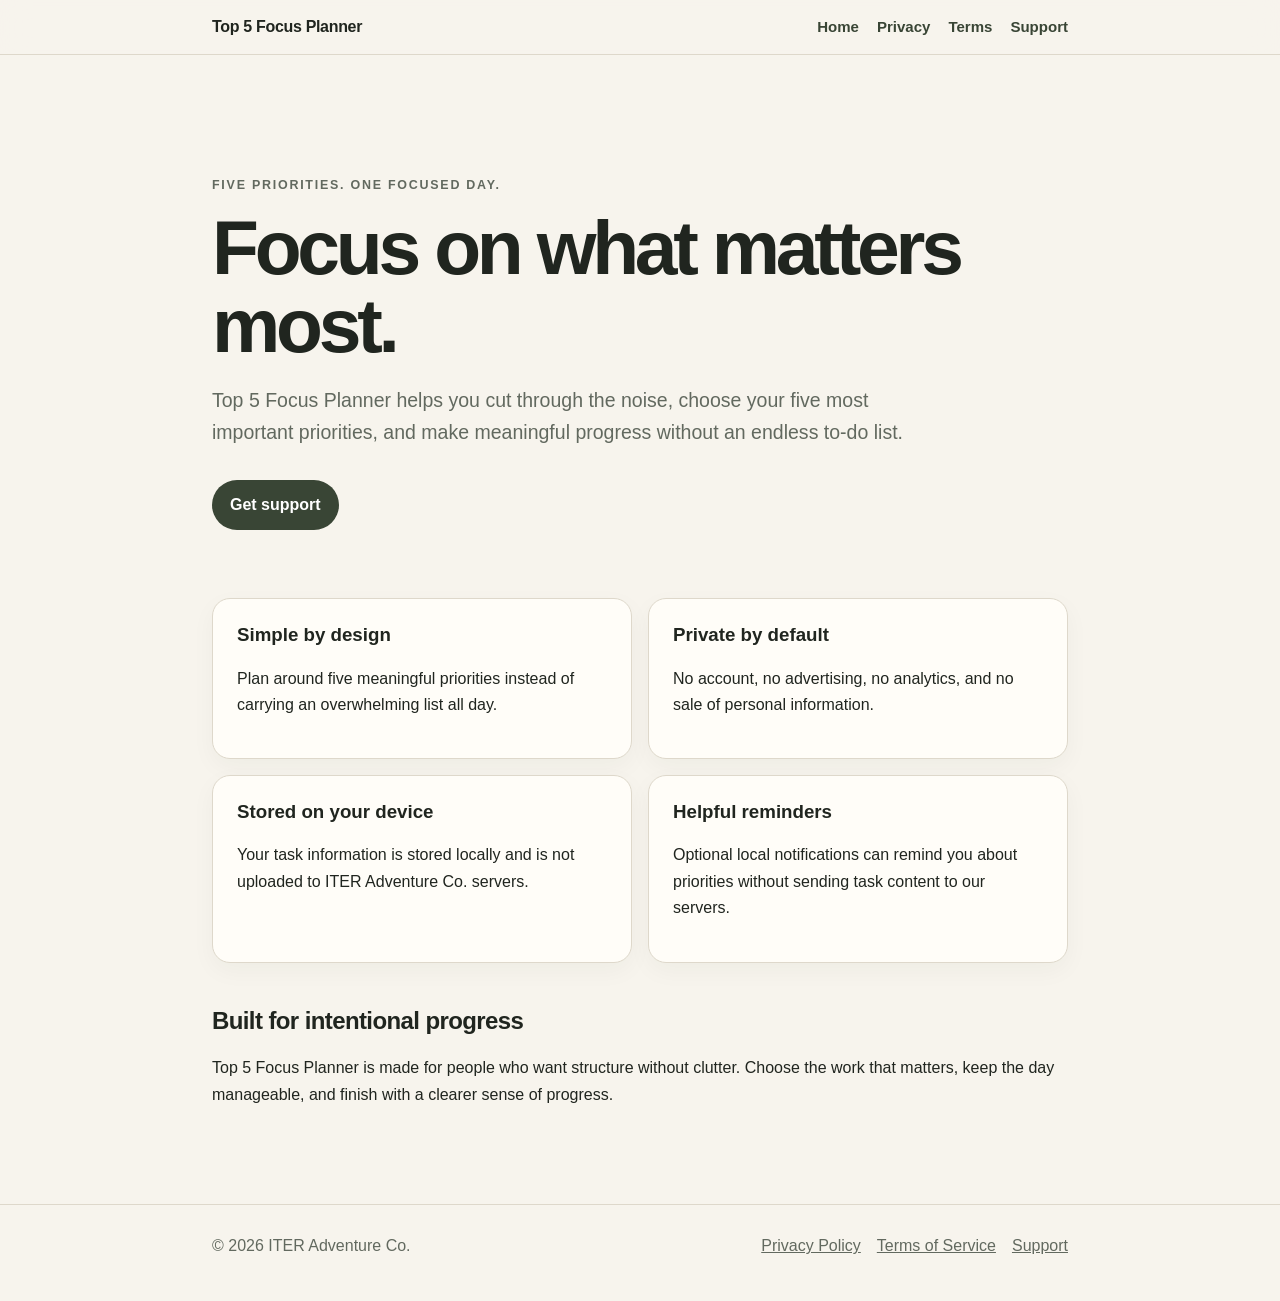
==== index.html @ 2925936f "Add files via upload" ====
<!doctype html>
<html lang="en">
<head>
  <meta charset="utf-8">
  <meta name="viewport" content="width=device-width, initial-scale=1">
  <meta name="description" content="Top 5 Focus Planner helps you focus on the five priorities that matter most.">
  <title>Top 5 Focus Planner</title>
  <link rel="stylesheet" href="styles.css">
</head>
<body>

<header>
  <div class="nav">
    <a class="brand" href="index.html">Top 5 Focus Planner</a>
    <nav aria-label="Main navigation">
      <a href="index.html">Home</a>
      <a href="privacy.html">Privacy</a>
      <a href="terms.html">Terms</a>
      <a href="support.html">Support</a>
    </nav>
  </div>
</header>

<main>

<section class="hero">
  <div class="eyebrow">Five priorities. One focused day.</div>
  <h1>Focus on what matters most.</h1>
  <p class="lead">Top 5 Focus Planner helps you cut through the noise, choose your five most important priorities, and make meaningful progress without an endless to-do list.</p>
  <a class="button" href="support.html">Get support</a>
</section>

<section class="card-grid" aria-label="App features">
  <article class="card">
    <h3>Simple by design</h3>
    <p>Plan around five meaningful priorities instead of carrying an overwhelming list all day.</p>
  </article>
  <article class="card">
    <h3>Private by default</h3>
    <p>No account, no advertising, no analytics, and no sale of personal information.</p>
  </article>
  <article class="card">
    <h3>Stored on your device</h3>
    <p>Your task information is stored locally and is not uploaded to ITER Adventure Co. servers.</p>
  </article>
  <article class="card">
    <h3>Helpful reminders</h3>
    <p>Optional local notifications can remind you about priorities without sending task content to our servers.</p>
  </article>
</section>

<section>
  <h2>Built for intentional progress</h2>
  <p>Top 5 Focus Planner is made for people who want structure without clutter. Choose the work that matters, keep the day manageable, and finish with a clearer sense of progress.</p>
</section>

</main>

<footer>
  <div class="footer-inner">
    <div>© 2026 ITER Adventure Co.</div>
    <div class="footer-links">
      <a href="privacy.html">Privacy Policy</a>
      <a href="terms.html">Terms of Service</a>
      <a href="support.html">Support</a>
    </div>
  </div>
</footer>

</body>
</html>
---- styles.css ----
:root {
  --bg: #f7f4ed;
  --surface: #fffdf8;
  --text: #20251f;
  --muted: #62695f;
  --line: #ded8cb;
  --accent: #394535;
  --accent-soft: #e8eadf;
  --max: 900px;
}
* { box-sizing: border-box; }
html { scroll-behavior: smooth; }
body {
  margin: 0;
  font-family: -apple-system, BlinkMacSystemFont, "Segoe UI", Roboto, Helvetica, Arial, sans-serif;
  color: var(--text);
  background: var(--bg);
  line-height: 1.65;
}
a { color: var(--accent); }
a:hover { opacity: .78; }
header {
  position: sticky;
  top: 0;
  z-index: 20;
  background: rgba(247,244,237,.92);
  backdrop-filter: blur(14px);
  border-bottom: 1px solid var(--line);
}
.nav {
  max-width: var(--max);
  margin: auto;
  padding: 14px 22px;
  display: flex;
  align-items: center;
  justify-content: space-between;
  gap: 18px;
}
.brand {
  color: var(--text);
  text-decoration: none;
  font-weight: 800;
  letter-spacing: -.02em;
}
nav { display: flex; gap: 18px; flex-wrap: wrap; }
nav a { text-decoration: none; font-size: .94rem; font-weight: 600; }
main {
  max-width: var(--max);
  margin: auto;
  padding: 62px 22px 80px;
}
.hero { padding: 58px 0 34px; }
.eyebrow {
  text-transform: uppercase;
  letter-spacing: .14em;
  font-size: .78rem;
  font-weight: 800;
  color: var(--muted);
}
h1 {
  font-size: clamp(2.45rem, 7vw, 4.8rem);
  line-height: 1.02;
  letter-spacing: -.055em;
  margin: 12px 0 18px;
}
h2 { margin-top: 44px; line-height: 1.2; letter-spacing: -.025em; }
h3 { margin-top: 28px; line-height: 1.25; }
.lead {
  font-size: 1.22rem;
  color: var(--muted);
  max-width: 700px;
}
.card-grid {
  display: grid;
  grid-template-columns: repeat(2, minmax(0, 1fr));
  gap: 16px;
  margin: 34px 0;
}
.card {
  background: var(--surface);
  border: 1px solid var(--line);
  border-radius: 18px;
  padding: 24px;
  box-shadow: 0 8px 25px rgba(35, 40, 31, .04);
}
.card h3 { margin-top: 0; }
.button {
  display: inline-block;
  margin-top: 12px;
  padding: 12px 18px;
  border-radius: 999px;
  background: var(--accent);
  color: #fff;
  text-decoration: none;
  font-weight: 700;
}
.notice {
  background: var(--accent-soft);
  border-left: 4px solid var(--accent);
  border-radius: 10px;
  padding: 14px 16px;
  margin: 24px 0;
}
.meta {
  color: var(--muted);
  font-size: .92rem;
  margin-bottom: 34px;
}
ul { padding-left: 22px; }
footer {
  border-top: 1px solid var(--line);
  color: var(--muted);
}
.footer-inner {
  max-width: var(--max);
  margin: auto;
  padding: 28px 22px 42px;
  display: flex;
  justify-content: space-between;
  gap: 20px;
  flex-wrap: wrap;
}
.footer-links { display: flex; gap: 16px; flex-wrap: wrap; }
.footer-links a { color: var(--muted); }
.faq details {
  background: var(--surface);
  border: 1px solid var(--line);
  border-radius: 12px;
  padding: 16px 18px;
  margin: 12px 0;
}
.faq summary { cursor: pointer; font-weight: 750; }
.small { font-size: .9rem; color: var(--muted); }
@media (max-width: 680px) {
  .nav { align-items: flex-start; flex-direction: column; }
  nav { gap: 12px; }
  main { padding-top: 36px; }
  .hero { padding-top: 30px; }
  .card-grid { grid-template-columns: 1fr; }
}
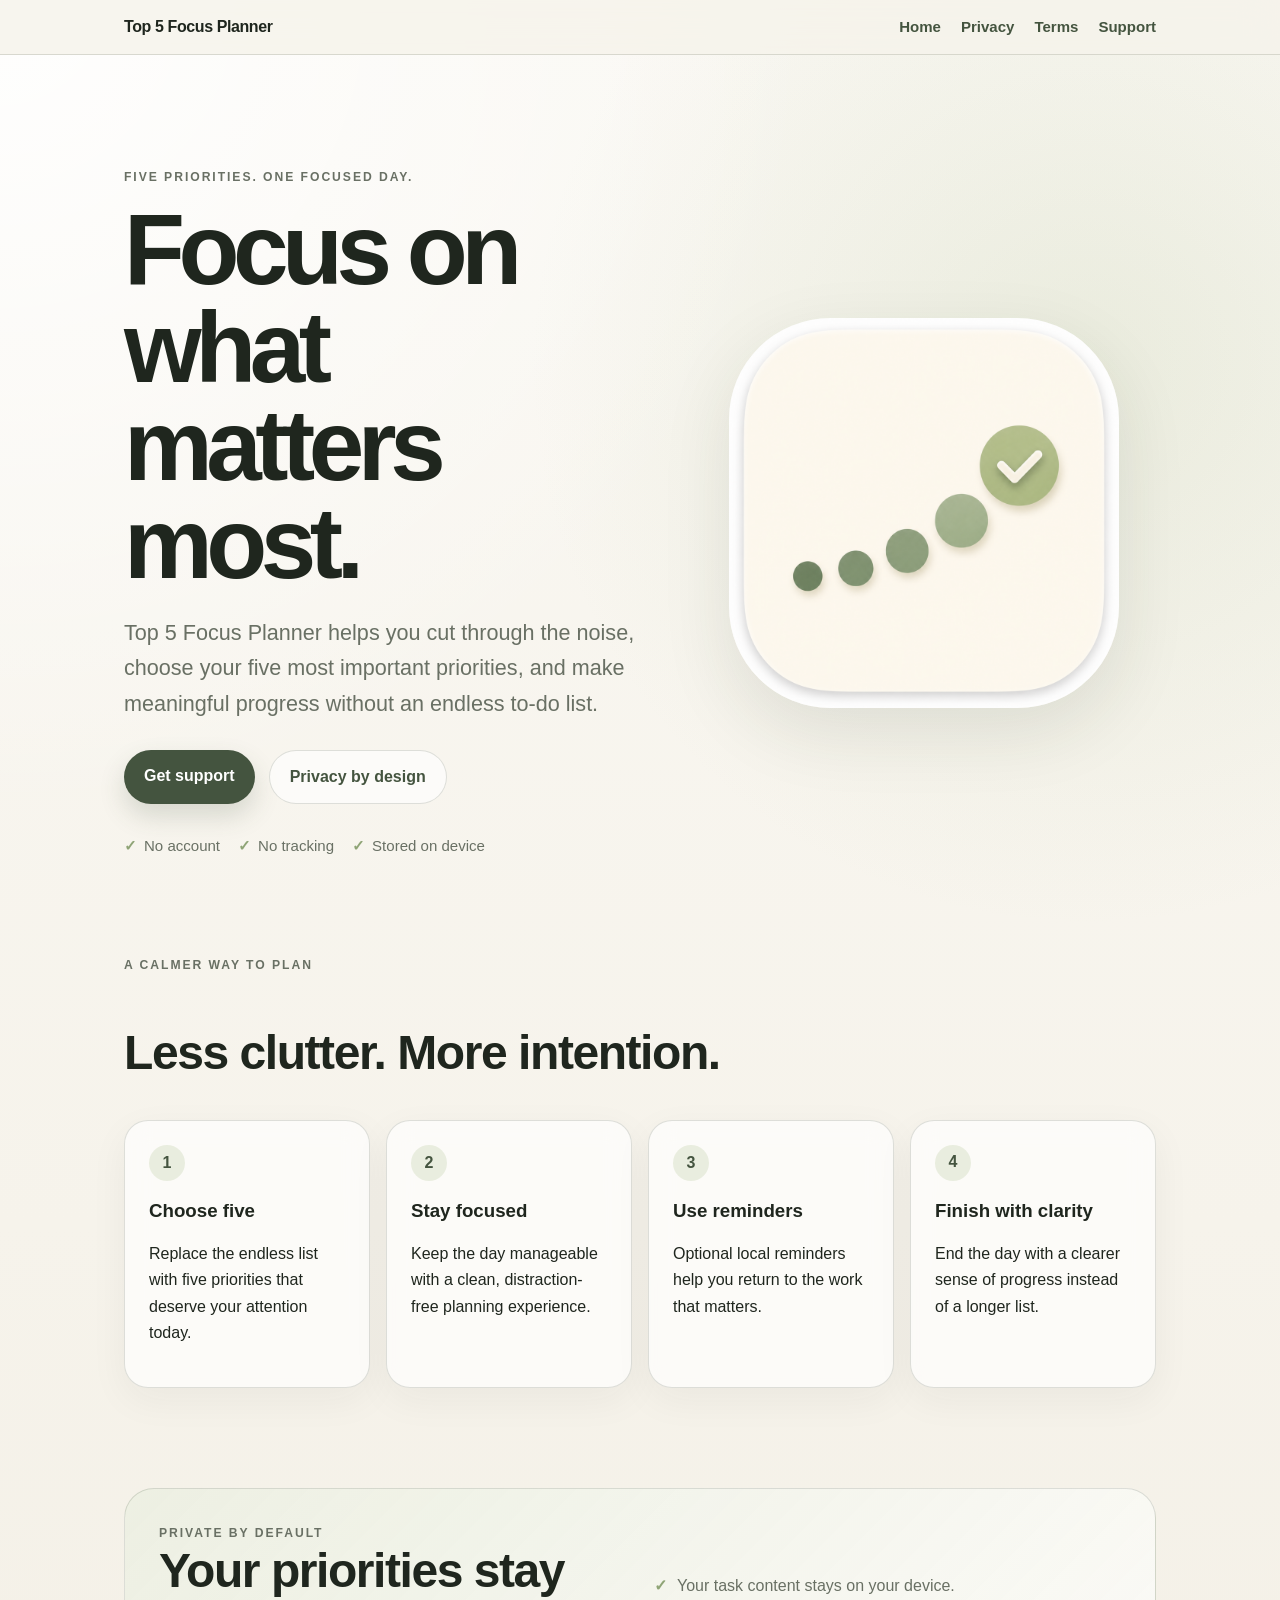
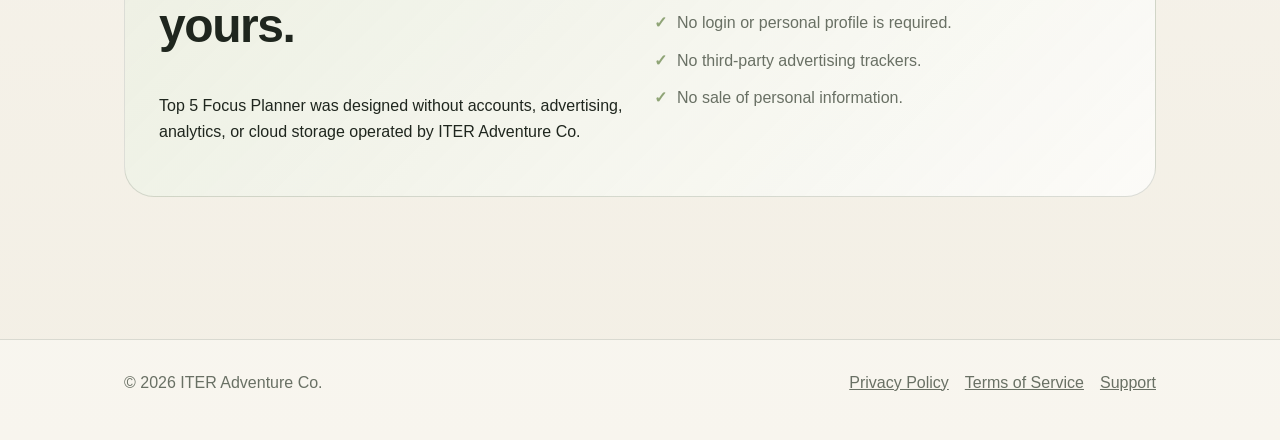
==== commit 5e5baba1: "Add files via upload" ====
--- a/index.html
+++ b/index.html
@@ -5,6 +5,14 @@
   <meta name="viewport" content="width=device-width, initial-scale=1">
   <meta name="description" content="Top 5 Focus Planner helps you focus on the five priorities that matter most.">
   <title>Top 5 Focus Planner</title>
+
+  <link rel="icon" type="image/png" href="app-icon.png">
+  <link rel="apple-touch-icon" href="app-icon.png">
+  <meta property="og:title" content="Top 5 Focus Planner">
+  <meta property="og:description" content="Focus on what matters most. Five priorities. One focused day.">
+  <meta property="og:image" content="app-icon.png">
+  <meta property="og:type" content="website">
+  <meta name="twitter:card" content="summary_large_image">
   <link rel="stylesheet" href="styles.css">
 </head>
 <body>
@@ -24,34 +32,64 @@
 <main>
 
 <section class="hero">
-  <div class="eyebrow">Five priorities. One focused day.</div>
-  <h1>Focus on what matters most.</h1>
-  <p class="lead">Top 5 Focus Planner helps you cut through the noise, choose your five most important priorities, and make meaningful progress without an endless to-do list.</p>
-  <a class="button" href="support.html">Get support</a>
+  <div class="hero-copy">
+    <div class="eyebrow">Five priorities. One focused day.</div>
+    <h1>Focus on what matters most.</h1>
+    <p class="lead">Top 5 Focus Planner helps you cut through the noise, choose your five most important priorities, and make meaningful progress without an endless to-do list.</p>
+    <div class="cta-row">
+      <a class="button" href="support.html">Get support</a>
+      <a class="button secondary" href="privacy.html">Privacy by design</a>
+    </div>
+    <div class="trust-row">
+      <span>No account</span>
+      <span>No tracking</span>
+      <span>Stored on device</span>
+    </div>
+  </div>
+  <div class="icon-wrap">
+    <img class="app-icon" src="app-icon.png" alt="Top 5 Focus Planner app icon">
+  </div>
 </section>
 
-<section class="card-grid" aria-label="App features">
-  <article class="card">
-    <h3>Simple by design</h3>
-    <p>Plan around five meaningful priorities instead of carrying an overwhelming list all day.</p>
-  </article>
-  <article class="card">
-    <h3>Private by default</h3>
-    <p>No account, no advertising, no analytics, and no sale of personal information.</p>
-  </article>
-  <article class="card">
-    <h3>Stored on your device</h3>
-    <p>Your task information is stored locally and is not uploaded to ITER Adventure Co. servers.</p>
-  </article>
-  <article class="card">
-    <h3>Helpful reminders</h3>
-    <p>Optional local notifications can remind you about priorities without sending task content to our servers.</p>
-  </article>
+<section class="section-shell">
+  <div class="eyebrow">A calmer way to plan</div>
+  <h2>Less clutter. More intention.</h2>
+  <div class="card-grid">
+    <article class="card">
+      <div class="number">1</div>
+      <h3>Choose five</h3>
+      <p>Replace the endless list with five priorities that deserve your attention today.</p>
+    </article>
+    <article class="card">
+      <div class="number">2</div>
+      <h3>Stay focused</h3>
+      <p>Keep the day manageable with a clean, distraction-free planning experience.</p>
+    </article>
+    <article class="card">
+      <div class="number">3</div>
+      <h3>Use reminders</h3>
+      <p>Optional local reminders help you return to the work that matters.</p>
+    </article>
+    <article class="card">
+      <div class="number">4</div>
+      <h3>Finish with clarity</h3>
+      <p>End the day with a clearer sense of progress instead of a longer list.</p>
+    </article>
+  </div>
 </section>
 
-<section>
-  <h2>Built for intentional progress</h2>
-  <p>Top 5 Focus Planner is made for people who want structure without clutter. Choose the work that matters, keep the day manageable, and finish with a clearer sense of progress.</p>
+<section class="privacy-banner">
+  <div>
+    <div class="eyebrow">Private by default</div>
+    <h2>Your priorities stay yours.</h2>
+    <p>Top 5 Focus Planner was designed without accounts, advertising, analytics, or cloud storage operated by ITER Adventure Co.</p>
+  </div>
+  <ul class="check-list">
+    <li>Your task content stays on your device.</li>
+    <li>No login or personal profile is required.</li>
+    <li>No third-party advertising trackers.</li>
+    <li>No sale of personal information.</li>
+  </ul>
 </section>
 
 </main>
--- a/styles.css
+++ b/styles.css
@@ -1,12 +1,15 @@
 :root {
-  --bg: #f7f4ed;
-  --surface: #fffdf8;
-  --text: #20251f;
-  --muted: #62695f;
-  --line: #ded8cb;
-  --accent: #394535;
-  --accent-soft: #e8eadf;
-  --max: 900px;
+  --bg: #f6f3eb;
+  --surface: rgba(255,255,255,.66);
+  --surface-solid: #fffdf8;
+  --text: #1f261e;
+  --muted: #697064;
+  --line: rgba(58,69,53,.16);
+  --accent: #44543f;
+  --accent-2: #8fa476;
+  --soft: #e9eddf;
+  --max: 1080px;
+  --shadow: 0 24px 70px rgba(37, 45, 34, .10);
 }
 * { box-sizing: border-box; }
 html { scroll-behavior: smooth; }
@@ -14,91 +17,179 @@
   margin: 0;
   font-family: -apple-system, BlinkMacSystemFont, "Segoe UI", Roboto, Helvetica, Arial, sans-serif;
   color: var(--text);
-  background: var(--bg);
+  background:
+    radial-gradient(circle at top left, rgba(255,255,255,.9), transparent 34%),
+    radial-gradient(circle at 85% 18%, rgba(184,199,157,.23), transparent 28%),
+    linear-gradient(180deg, #faf8f3 0%, var(--bg) 60%, #f3efe5 100%);
   line-height: 1.65;
 }
 a { color: var(--accent); }
 a:hover { opacity: .78; }
+img { max-width: 100%; }
 header {
   position: sticky;
   top: 0;
   z-index: 20;
-  background: rgba(247,244,237,.92);
-  backdrop-filter: blur(14px);
+  background: rgba(246,243,235,.82);
+  backdrop-filter: blur(18px);
   border-bottom: 1px solid var(--line);
 }
 .nav {
   max-width: var(--max);
   margin: auto;
-  padding: 14px 22px;
+  padding: 14px 24px;
   display: flex;
   align-items: center;
   justify-content: space-between;
-  gap: 18px;
+  gap: 20px;
 }
 .brand {
   color: var(--text);
   text-decoration: none;
   font-weight: 800;
-  letter-spacing: -.02em;
-}
-nav { display: flex; gap: 18px; flex-wrap: wrap; }
-nav a { text-decoration: none; font-size: .94rem; font-weight: 600; }
+  letter-spacing: -.025em;
+}
+nav { display: flex; gap: 20px; flex-wrap: wrap; }
+nav a { text-decoration: none; font-size: .94rem; font-weight: 650; }
 main {
   max-width: var(--max);
   margin: auto;
-  padding: 62px 22px 80px;
-}
-.hero { padding: 58px 0 34px; }
+  padding: 40px 24px 88px;
+}
+.hero {
+  min-height: 72vh;
+  display: grid;
+  grid-template-columns: 1.05fr .95fr;
+  align-items: center;
+  gap: 56px;
+  padding: 72px 0 58px;
+}
+.hero-copy { max-width: 660px; }
+.icon-wrap {
+  display: flex;
+  justify-content: center;
+  align-items: center;
+}
+.app-icon {
+  width: min(390px, 78vw);
+  border-radius: 26%;
+  box-shadow: var(--shadow);
+  animation: float 6s ease-in-out infinite;
+}
+@keyframes float {
+  0%, 100% { transform: translateY(0); }
+  50% { transform: translateY(-10px); }
+}
 .eyebrow {
   text-transform: uppercase;
-  letter-spacing: .14em;
-  font-size: .78rem;
+  letter-spacing: .16em;
+  font-size: .76rem;
   font-weight: 800;
   color: var(--muted);
 }
 h1 {
-  font-size: clamp(2.45rem, 7vw, 4.8rem);
-  line-height: 1.02;
-  letter-spacing: -.055em;
-  margin: 12px 0 18px;
-}
-h2 { margin-top: 44px; line-height: 1.2; letter-spacing: -.025em; }
+  font-size: clamp(3rem, 7.8vw, 6.3rem);
+  line-height: .98;
+  letter-spacing: -.065em;
+  margin: 14px 0 22px;
+}
+h2 { margin-top: 50px; line-height: 1.15; letter-spacing: -.03em; font-size: clamp(1.8rem, 4vw, 3rem); }
 h3 { margin-top: 28px; line-height: 1.25; }
 .lead {
-  font-size: 1.22rem;
-  color: var(--muted);
-  max-width: 700px;
-}
-.card-grid {
-  display: grid;
-  grid-template-columns: repeat(2, minmax(0, 1fr));
-  gap: 16px;
-  margin: 34px 0;
-}
-.card {
-  background: var(--surface);
-  border: 1px solid var(--line);
-  border-radius: 18px;
-  padding: 24px;
-  box-shadow: 0 8px 25px rgba(35, 40, 31, .04);
-}
-.card h3 { margin-top: 0; }
+  font-size: clamp(1.12rem, 2.3vw, 1.35rem);
+  color: var(--muted);
+  max-width: 680px;
+}
+.cta-row {
+  display: flex;
+  gap: 14px;
+  flex-wrap: wrap;
+  margin-top: 28px;
+}
 .button {
   display: inline-block;
-  margin-top: 12px;
-  padding: 12px 18px;
+  padding: 13px 20px;
   border-radius: 999px;
   background: var(--accent);
   color: #fff;
   text-decoration: none;
-  font-weight: 700;
+  font-weight: 750;
+  box-shadow: 0 12px 26px rgba(68,84,63,.18);
+}
+.button.secondary {
+  background: rgba(255,255,255,.62);
+  color: var(--accent);
+  border: 1px solid var(--line);
+  box-shadow: none;
+}
+.trust-row {
+  display: flex;
+  gap: 18px;
+  flex-wrap: wrap;
+  margin-top: 30px;
+  color: var(--muted);
+  font-size: .94rem;
+}
+.trust-row span::before {
+  content: "✓";
+  color: var(--accent-2);
+  font-weight: 900;
+  margin-right: 7px;
+}
+.section-shell {
+  padding: 38px 0 12px;
+}
+.card-grid {
+  display: grid;
+  grid-template-columns: repeat(4, minmax(0, 1fr));
+  gap: 16px;
+  margin: 34px 0;
+}
+.card {
+  background: var(--surface);
+  border: 1px solid var(--line);
+  border-radius: 24px;
+  padding: 24px;
+  box-shadow: 0 12px 38px rgba(35, 40, 31, .05);
+  backdrop-filter: blur(12px);
+}
+.card h3 { margin-top: 0; }
+.card .number {
+  width: 36px;
+  height: 36px;
+  border-radius: 50%;
+  display: grid;
+  place-items: center;
+  background: var(--soft);
+  color: var(--accent);
+  font-weight: 800;
+  margin-bottom: 18px;
+}
+.privacy-banner {
+  margin: 54px 0;
+  display: grid;
+  grid-template-columns: 1fr 1fr;
+  gap: 28px;
+  align-items: center;
+  background: linear-gradient(135deg, rgba(235,239,225,.86), rgba(255,255,255,.7));
+  border: 1px solid var(--line);
+  border-radius: 30px;
+  padding: 34px;
+}
+.privacy-banner h2 { margin-top: 0; }
+.check-list { list-style: none; padding: 0; margin: 0; }
+.check-list li { margin: 11px 0; color: var(--muted); }
+.check-list li::before {
+  content: "✓";
+  font-weight: 900;
+  color: var(--accent-2);
+  margin-right: 10px;
 }
 .notice {
-  background: var(--accent-soft);
+  background: var(--soft);
   border-left: 4px solid var(--accent);
-  border-radius: 10px;
-  padding: 14px 16px;
+  border-radius: 12px;
+  padding: 15px 17px;
   margin: 24px 0;
 }
 .meta {
@@ -110,11 +201,12 @@
 footer {
   border-top: 1px solid var(--line);
   color: var(--muted);
+  background: rgba(255,255,255,.35);
 }
 .footer-inner {
   max-width: var(--max);
   margin: auto;
-  padding: 28px 22px 42px;
+  padding: 30px 24px 44px;
   display: flex;
   justify-content: space-between;
   gap: 20px;
@@ -125,16 +217,25 @@
 .faq details {
   background: var(--surface);
   border: 1px solid var(--line);
-  border-radius: 12px;
-  padding: 16px 18px;
+  border-radius: 14px;
+  padding: 17px 19px;
   margin: 12px 0;
 }
 .faq summary { cursor: pointer; font-weight: 750; }
 .small { font-size: .9rem; color: var(--muted); }
+@media (max-width: 880px) {
+  .hero { grid-template-columns: 1fr; text-align: center; gap: 34px; padding-top: 48px; }
+  .hero-copy { margin: auto; }
+  .cta-row, .trust-row { justify-content: center; }
+  .icon-wrap { order: -1; }
+  .app-icon { width: min(280px, 65vw); }
+  .card-grid { grid-template-columns: repeat(2, minmax(0, 1fr)); }
+  .privacy-banner { grid-template-columns: 1fr; }
+}
 @media (max-width: 680px) {
   .nav { align-items: flex-start; flex-direction: column; }
   nav { gap: 12px; }
-  main { padding-top: 36px; }
-  .hero { padding-top: 30px; }
+  main { padding-top: 18px; }
   .card-grid { grid-template-columns: 1fr; }
-}
+  h1 { font-size: clamp(2.8rem, 16vw, 4.5rem); }
+}
